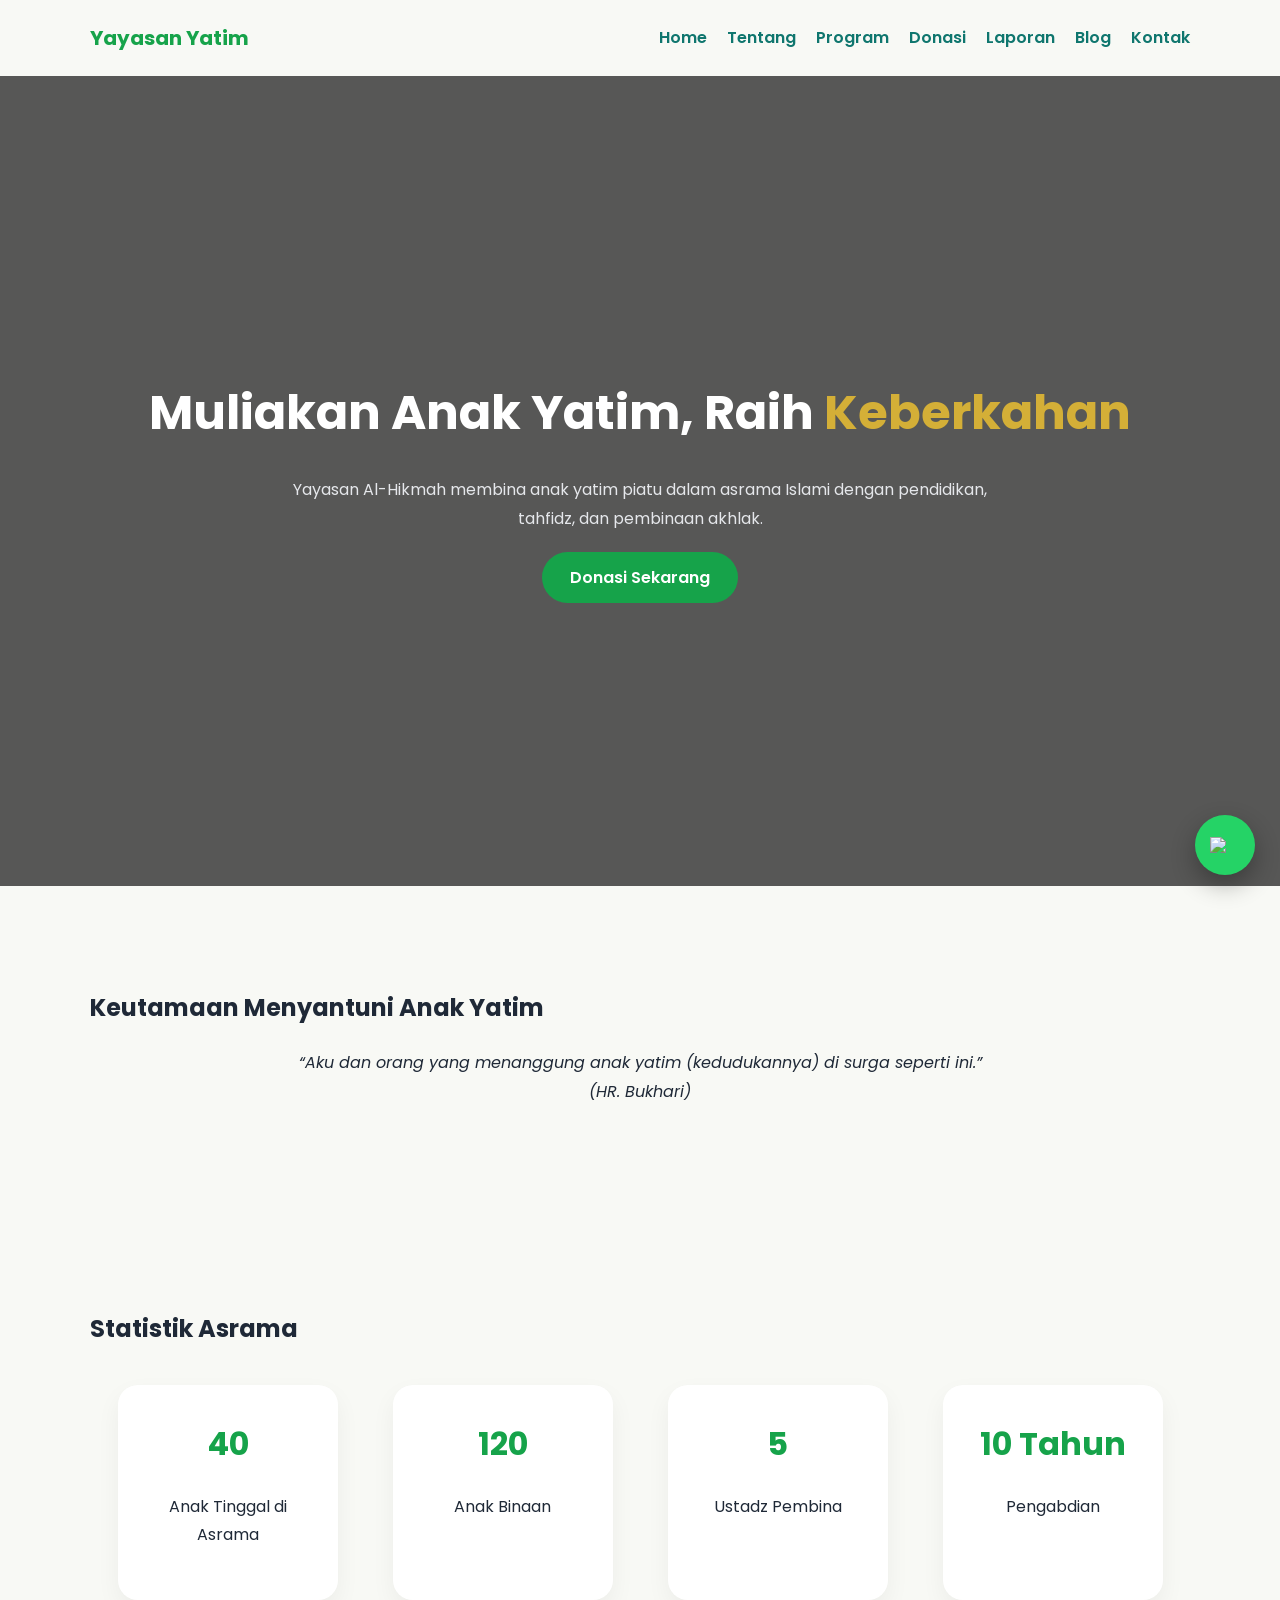
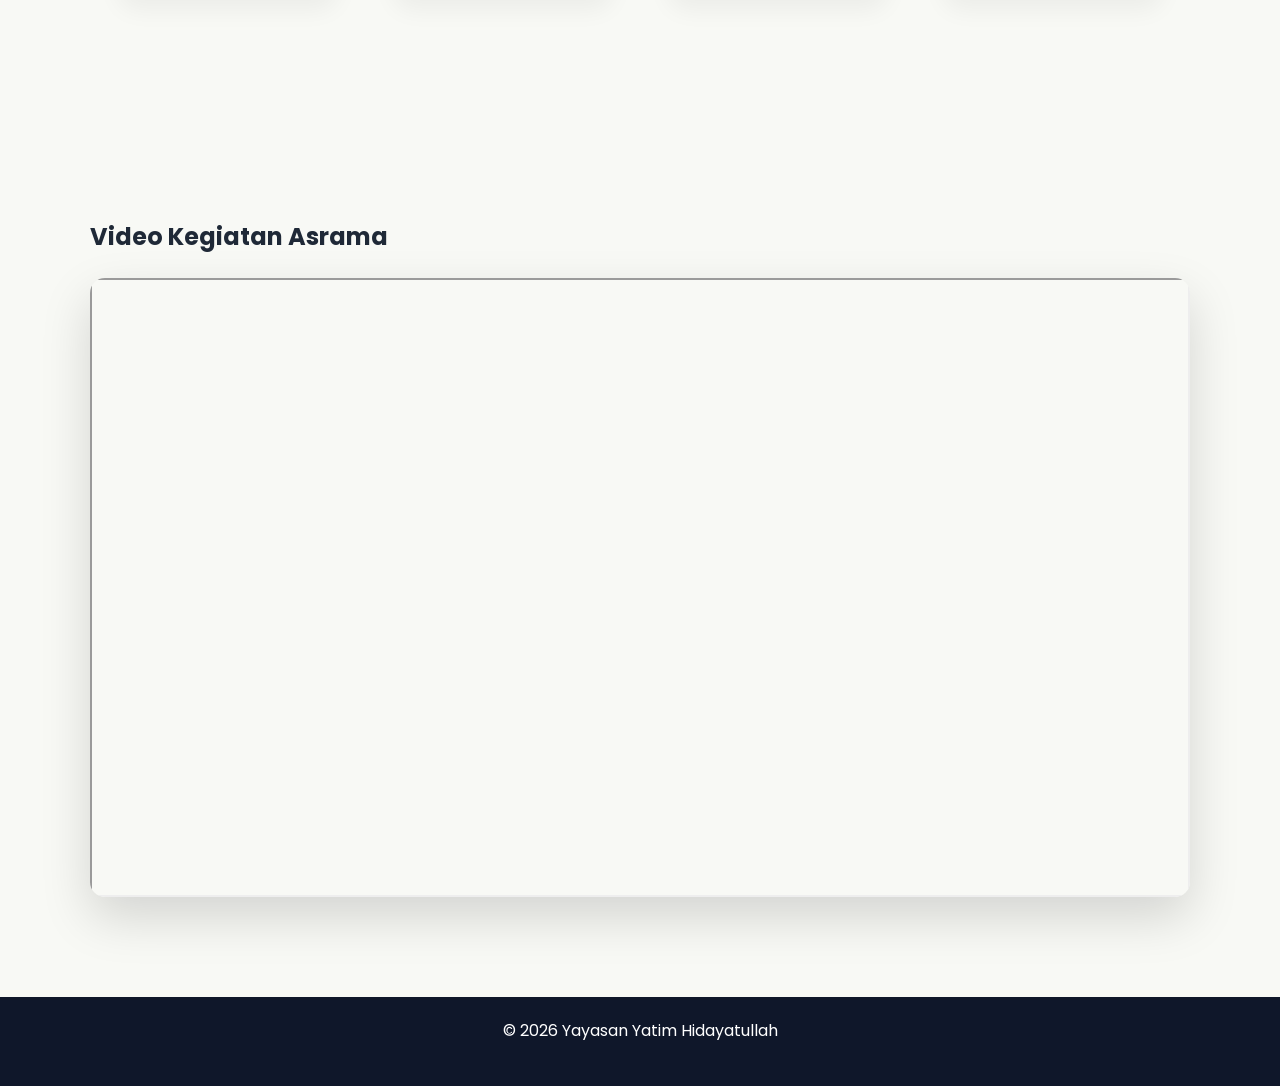
==== index.html @ e3f09ebb "first commit" ====
<!DOCTYPE html>
<html>
<head>
<title>Yayasan Yatim Hidayatullah</title>
<link rel="stylesheet" href="style.css">
<link href="https://fonts.googleapis.com/css2?family=Poppins:wght@300;600;700&display=swap" rel="stylesheet">
<link href="https://unpkg.com/aos@2.3.4/dist/aos.css" rel="stylesheet">
</head>
<body>

<header>
<div class="container">
<nav>
<div class="logo">Yayasan Yatim</div>
<div class="hamburger" onclick="toggleMenu()">☰</div>
<div class="nav-links" id="navLinks">
<a href="index.html">Home</a>
<a href="tentang.html">Tentang</a>
<a href="program.html">Program</a>
<a href="donasi.html">Donasi</a>
<a href="laporan.html">Laporan</a>
<a href="blog.html">Blog</a>
<a href="kontak.html">Kontak</a>
</div>
</nav>
</div>
</header>

<main>

<section class="hero">
<div>
<h1>Muliakan Anak Yatim, Raih <span style="color:#d4af37">Keberkahan</span></h1>
<p>Yayasan Al-Hikmah membina anak yatim piatu dalam asrama Islami dengan pendidikan, tahfidz, dan pembinaan akhlak.</p>
<a href="donasi.html" class="btn">Donasi Sekarang</a>
</div>
</section>

<section data-aos="fade-up">
<div class="container">
<h2>Keutamaan Menyantuni Anak Yatim</h2>
<p style="text-align:center;font-style:italic;max-width:700px;margin:auto">
“Aku dan orang yang menanggung anak yatim (kedudukannya) di surga seperti ini.” (HR. Bukhari)
</p>
</div>
</section>

<section data-aos="zoom-in">
<div class="container">
<h2>Statistik Asrama</h2>
<div class="stats">
<div class="stat"><h3>40</h3><p>Anak Tinggal di Asrama</p></div>
<div class="stat"><h3>120</h3><p>Anak Binaan</p></div>
<div class="stat"><h3>5</h3><p>Ustadz Pembina</p></div>
<div class="stat"><h3>10 Tahun</h3><p>Pengabdian</p></div>
</div>
</div>
</section>

<section data-aos="fade-up">
<div class="container">
<h2>Video Kegiatan Asrama</h2>
<div class="video-wrapper">
<iframe src="https://www.youtube.com/embed/MQcN5DtMT-0?si=tHRl96PolEJCdRY3" allowfullscreen></iframe>
</div>
</div>
</section>

</main>

<footer>
<p>© 2026 Yayasan Yatim Hidayatullah</p>
</footer>

<a href="https://wa.me/628561929498" class="floating-wa" target="_blank">
<img src="https://cdn-icons-png.flaticon.com/512/733/733585.png">
</a>

<script src="https://unpkg.com/aos@2.3.4/dist/aos.js"></script>
<script>
AOS.init({duration:1000,once:true});
function toggleMenu(){
document.getElementById("navLinks").classList.toggle("active");
}
</script>

<script>
window.addEventListener("scroll",function(){
const header=document.querySelector("header");
header.classList.toggle("scrolled",window.scrollY>50);
});
</script>

</body>
</html>
---- style.css ----
*{
margin:0;
padding:0;
box-sizing:border-box;
font-family:'Poppins',sans-serif;
}

html,body{height:100%;}

body{
display:flex;
flex-direction:column;
background:#f8f9f5;
color:#1f2937;
line-height:1.8;
}

main{flex:1;}

.container{
width:90%;
max-width:1100px;
margin:auto;
}

section{padding:100px 0;}

h1,h2,h3{margin-bottom:20px;}
p{margin-bottom:20px;}
ul{margin-bottom:25px;padding-left:20px;}

header{
position:sticky;
top:0;
z-index:1000;
background:transparent;
transition:all 0.3s ease;
}

header.scrolled{
background:white;
box-shadow:0 5px 20px rgba(0,0,0,0.08);
}

nav{
display:flex;
justify-content:space-between;
align-items:center;
padding:20px 0;
}

.logo{
font-weight:700;
color:#16a34a;
font-size:20px;
}

.nav-links{
display:flex;
}

.nav-links a{
text-decoration:none;
margin-left:20px;
color:#0f766e;
font-weight:600;
}

.nav-links a:hover{color:#16a34a;}

.hamburger{
display:none;
font-size:28px;
cursor:pointer;
color:#16a34a;
}

/* HERO */
.hero{
height:90vh;
background:linear-gradient(rgba(0,0,0,.65),rgba(0,0,0,.65)),
url('https://images.unsplash.com/photo-1529390079861-591de354faf5') center/cover;
display:flex;
align-items:center;
justify-content:center;
text-align:center;
color:white;
}

.hero h1{font-size:48px;margin-bottom:20px;}
.hero p{max-width:700px;margin:auto;margin-bottom:30px;color:#e5e7eb;}

.btn{
background:#16a34a;
padding:14px 28px;
border-radius:30px;
color:white;
text-decoration:none;
font-weight:600;
transition:.3s;
}

.btn:hover{background:#15803d;transform:translateY(-3px);}

/* VIDEO + MAP */
.video-wrapper{
position:relative;
padding-bottom:56.25%;
height:0;
overflow:hidden;
border-radius:15px;
box-shadow:0 20px 50px rgba(0,0,0,0.15);
}

.video-wrapper iframe{
position:absolute;
top:0;
left:0;
width:100%;
height:100%;
}

/* STATS */
.stats{
display:flex;
justify-content:space-around;
flex-wrap:wrap;
text-align:center;
}

.stat{
background:white;
padding:30px;
border-radius:20px;
margin:15px;
box-shadow:0 10px 25px rgba(0,0,0,0.05);
width:220px;
}

.stat h3{font-size:32px;color:#16a34a;}

/* CARD */
.card-grid{
display:grid;
grid-template-columns:repeat(auto-fit,minmax(260px,1fr));
gap:25px;
}

.card{
background:white;
border-radius:20px;
box-shadow:0 10px 30px rgba(0,0,0,0.07);
overflow:hidden;
}

.card img{
width:100%;
height:200px;
object-fit:cover;
}

.card-content{padding:20px;}

input,textarea,select{
width:100%;
padding:12px;
margin-bottom:15px;
border-radius:10px;
border:1px solid #ddd;
}

button{
padding:12px;
width:100%;
background:#16a34a;
border:none;
color:white;
border-radius:10px;
font-weight:600;
cursor:pointer;
}

footer{
background:#0f172a;
color:white;
text-align:center;
padding:20px 0;
margin-top:auto;
}

/* FLOATING WA */
.floating-wa{
position:fixed;
bottom:25px;
right:25px;
width:60px;
height:60px;
border-radius:50%;
background:#25D366;
display:flex;
align-items:center;
justify-content:center;
box-shadow:0 10px 25px rgba(0,0,0,0.3);
z-index:9999;
}

.floating-wa img{width:30px;}

/* RESPONSIVE */
@media(max-width:768px){

.nav-links{
position:absolute;
top:70px;
right:0;
background:white;
width:100%;
flex-direction:column;
display:none;
padding:20px;
box-shadow:0 10px 30px rgba(0,0,0,0.1);
}

.nav-links a{margin:12px 0;}

.nav-links.active{display:flex;}

.hamburger{display:block;}

.hero h1{font-size:28px;}

}
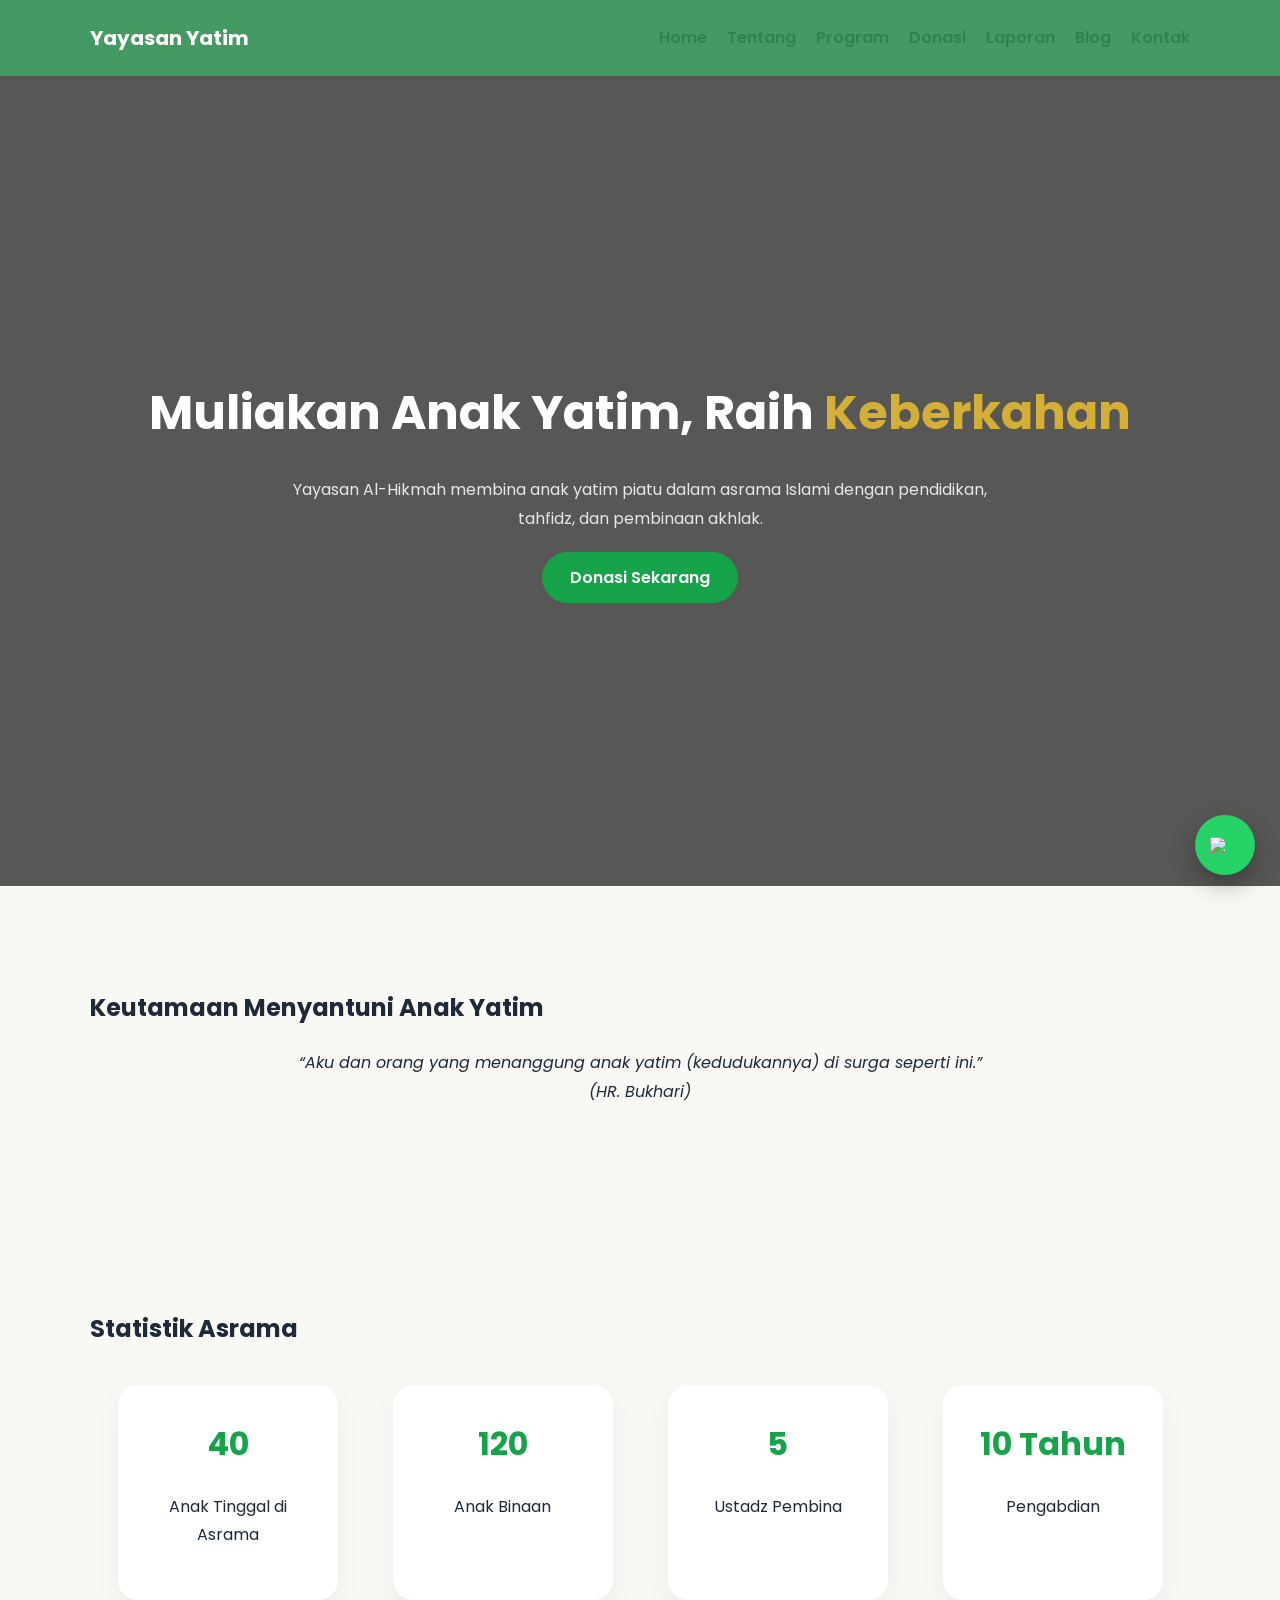
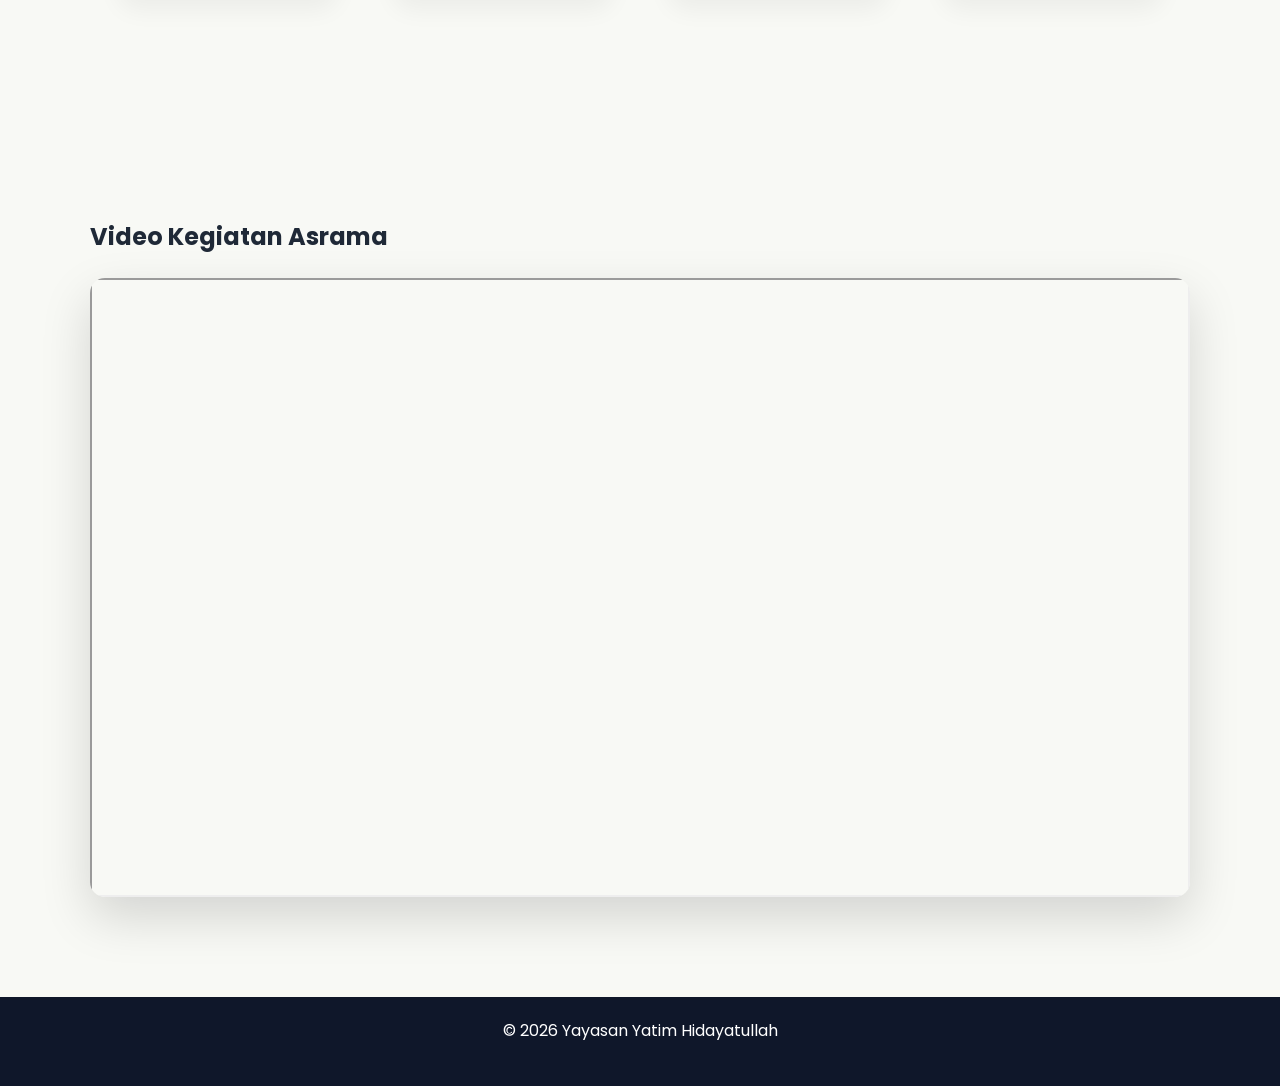
==== commit aa2b318a: "modifikasi navbar" ====
--- a/index.html
+++ b/index.html
@@ -2,6 +2,7 @@
 <html>
 <head>
 <title>Yayasan Yatim Hidayatullah</title>
+<meta name="viewport" content="width=device-width, initial-scale=1.0">
 <link rel="stylesheet" href="style.css">
 <link href="https://fonts.googleapis.com/css2?family=Poppins:wght@300;600;700&display=swap" rel="stylesheet">
 <link href="https://unpkg.com/aos@2.3.4/dist/aos.css" rel="stylesheet">
--- a/style.css
+++ b/style.css
@@ -29,11 +29,13 @@
 p{margin-bottom:20px;}
 ul{margin-bottom:25px;padding-left:20px;}
 
+/* ================= NAVBAR ================= */
+
 header{
 position:sticky;
 top:0;
 z-index:1000;
-background:transparent;
+background: #459a64;
 transition:all 0.3s ease;
 }
 
@@ -49,29 +51,50 @@
 padding:20px 0;
 }
 
-.logo{
+.nav-links{
+display:flex;
+}
+
+/* Default (di hero) */
+header .logo{
 font-weight:700;
-color:#16a34a;
 font-size:20px;
-}
-
-.nav-links{
-display:flex;
-}
-
-.nav-links a{
+color:white;
+}
+
+header .nav-links a{
 text-decoration:none;
 margin-left:20px;
+color:#2f844e;
+font-weight:600;
+transition:0.3s;
+}
+
+/* Scroll state */
+header.scrolled .logo{
+color:#16a34a;
+}
+
+header.scrolled .nav-links a{
 color:#0f766e;
-font-weight:600;
-}
-
-.nav-links a:hover{color:#16a34a;}
-
+}
+
+header.scrolled .nav-links a:hover{
+color:#16a34a;
+}
+
+/* HAMBURGER */
 .hamburger{
 display:none;
 font-size:28px;
 cursor:pointer;
+color:#0f766e;   /* hijau gelap */
+background:rgba(255,255,255,0.9);
+padding:8px 12px;
+border-radius:8px;
+}
+
+header.scrolled .hamburger{
 color:#16a34a;
 }
 
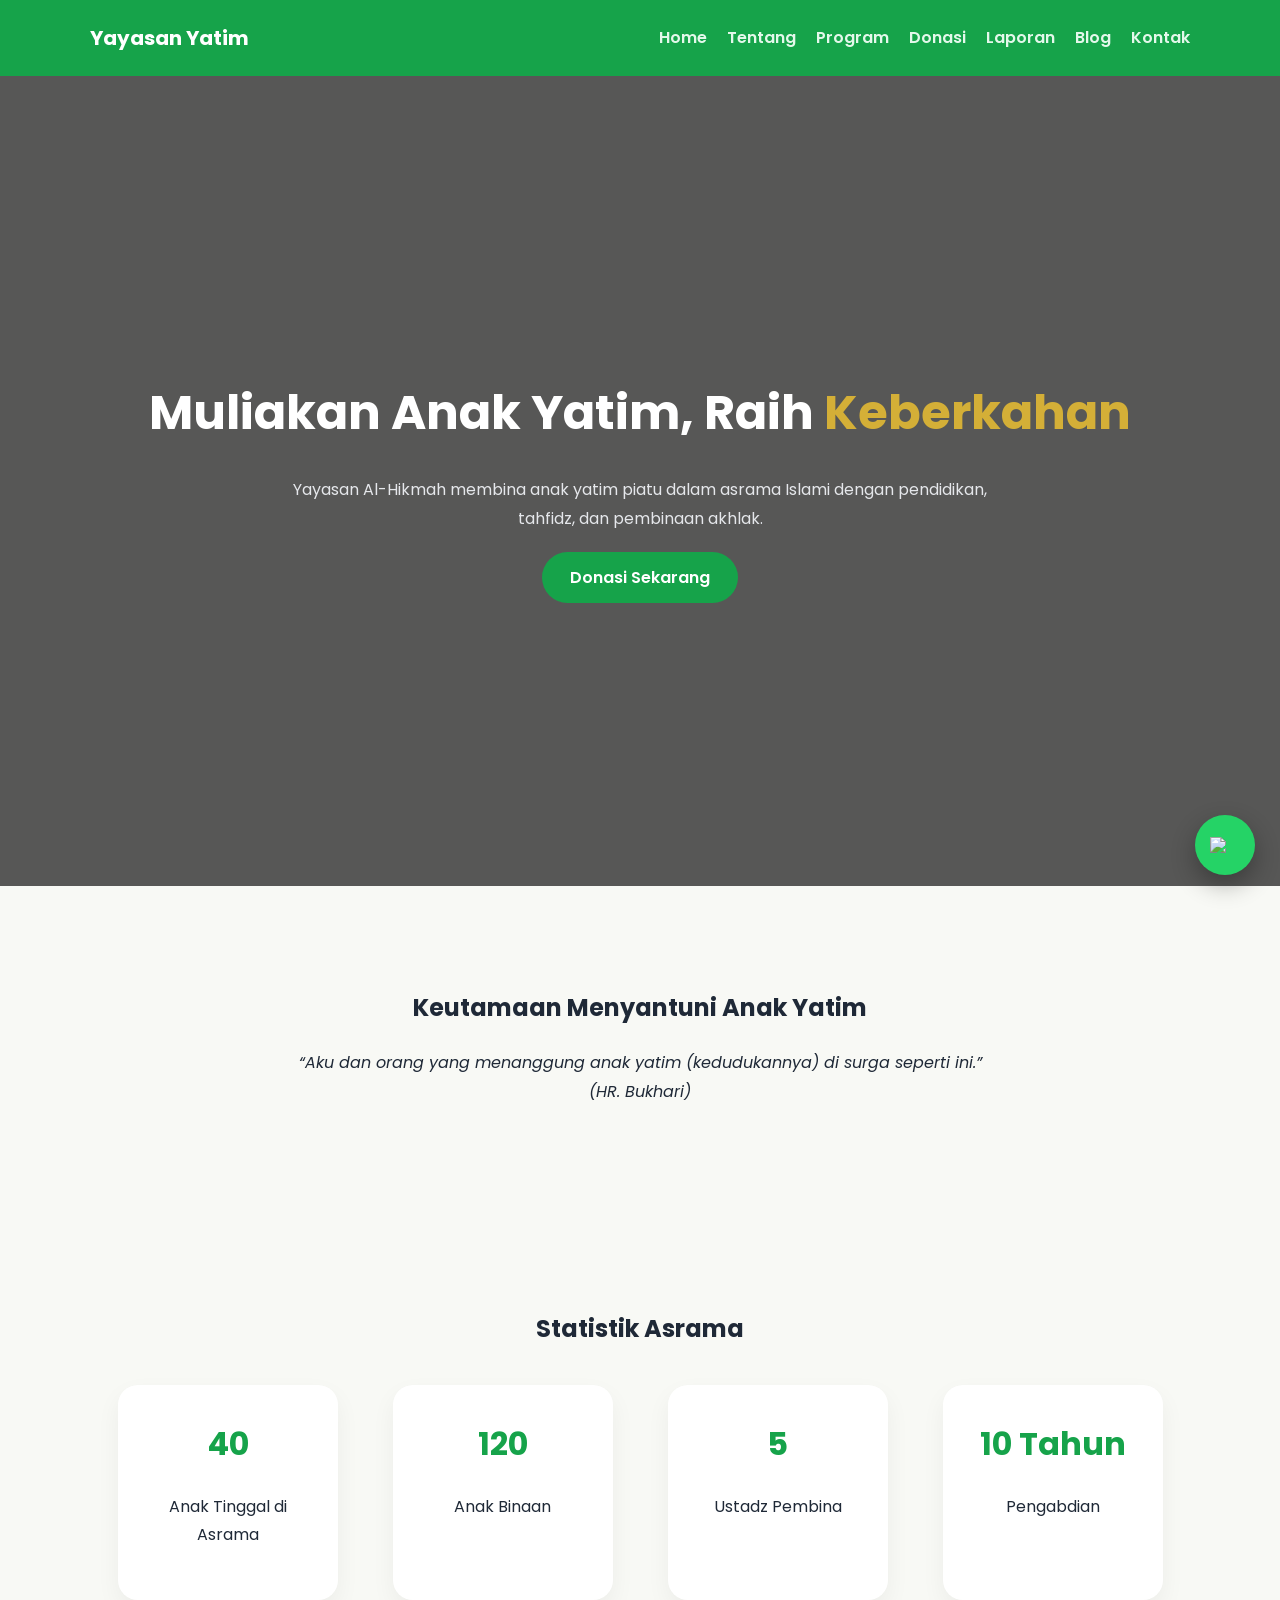
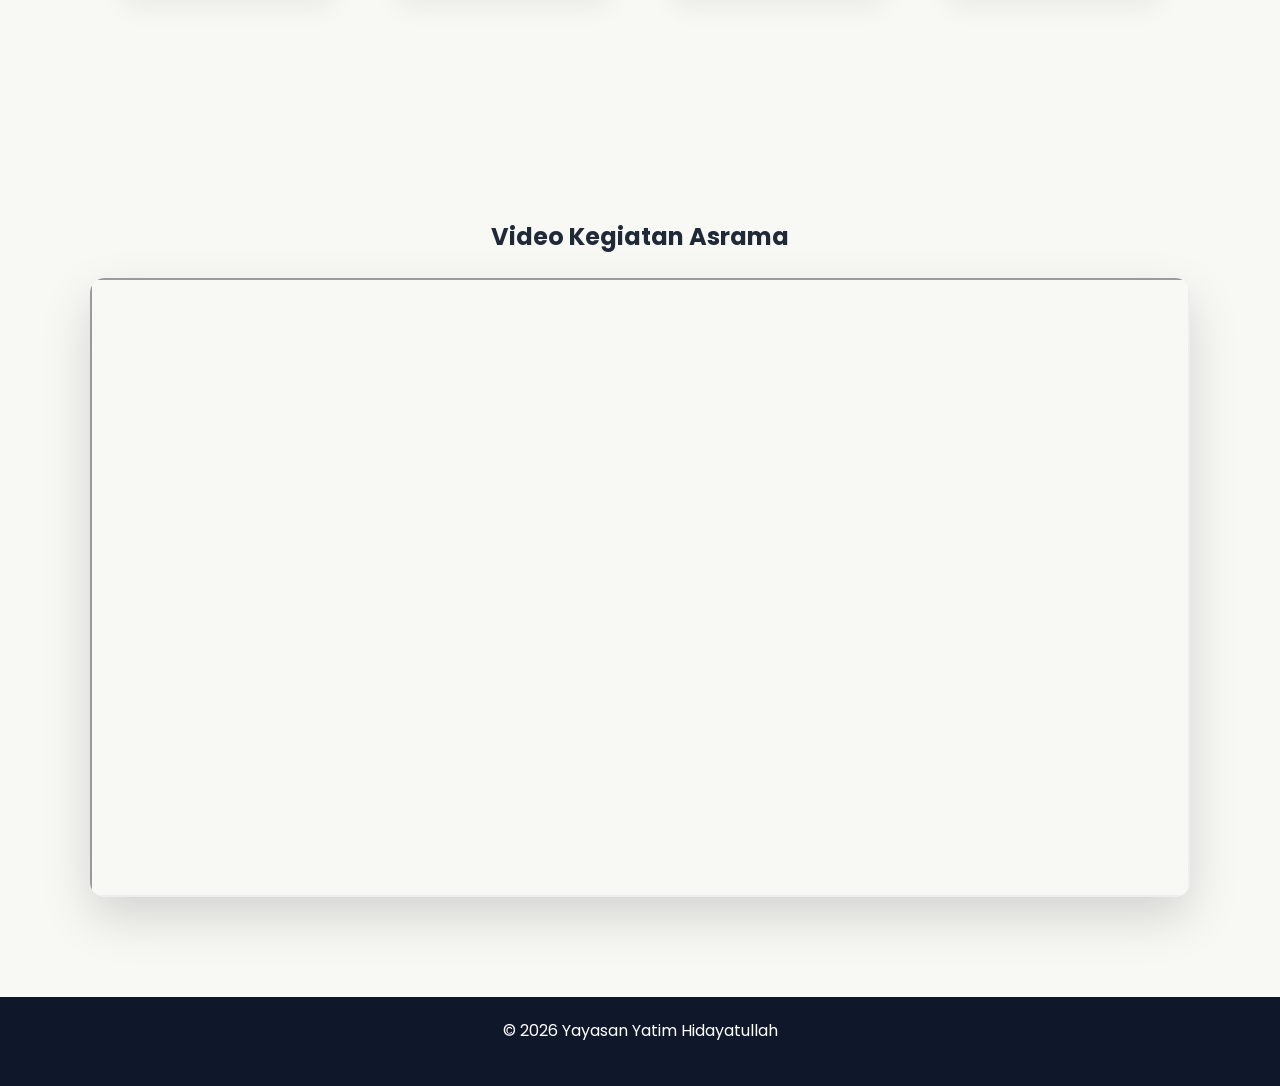
==== commit 6fec1222: "modif map" ====
--- a/index.html
+++ b/index.html
@@ -39,7 +39,7 @@
 
 <section data-aos="fade-up">
 <div class="container">
-<h2>Keutamaan Menyantuni Anak Yatim</h2>
+<h2 style="text-align:center">Keutamaan Menyantuni Anak Yatim</h2>
 <p style="text-align:center;font-style:italic;max-width:700px;margin:auto">
 “Aku dan orang yang menanggung anak yatim (kedudukannya) di surga seperti ini.” (HR. Bukhari)
 </p>
@@ -48,7 +48,7 @@
 
 <section data-aos="zoom-in">
 <div class="container">
-<h2>Statistik Asrama</h2>
+<h2 style="text-align:center">Statistik Asrama</h2>
 <div class="stats">
 <div class="stat"><h3>40</h3><p>Anak Tinggal di Asrama</p></div>
 <div class="stat"><h3>120</h3><p>Anak Binaan</p></div>
@@ -60,7 +60,7 @@
 
 <section data-aos="fade-up">
 <div class="container">
-<h2>Video Kegiatan Asrama</h2>
+<h2 style="text-align:center">Video Kegiatan Asrama</h2>
 <div class="video-wrapper">
 <iframe src="https://www.youtube.com/embed/MQcN5DtMT-0?si=tHRl96PolEJCdRY3" allowfullscreen></iframe>
 </div>
--- a/style.css
+++ b/style.css
@@ -35,7 +35,7 @@
 position:sticky;
 top:0;
 z-index:1000;
-background: #459a64;
+background: #16a34a;
 transition:all 0.3s ease;
 }
 
@@ -65,7 +65,7 @@
 header .nav-links a{
 text-decoration:none;
 margin-left:20px;
-color:#2f844e;
+color:#e4f8eb;
 font-weight:600;
 transition:0.3s;
 }
